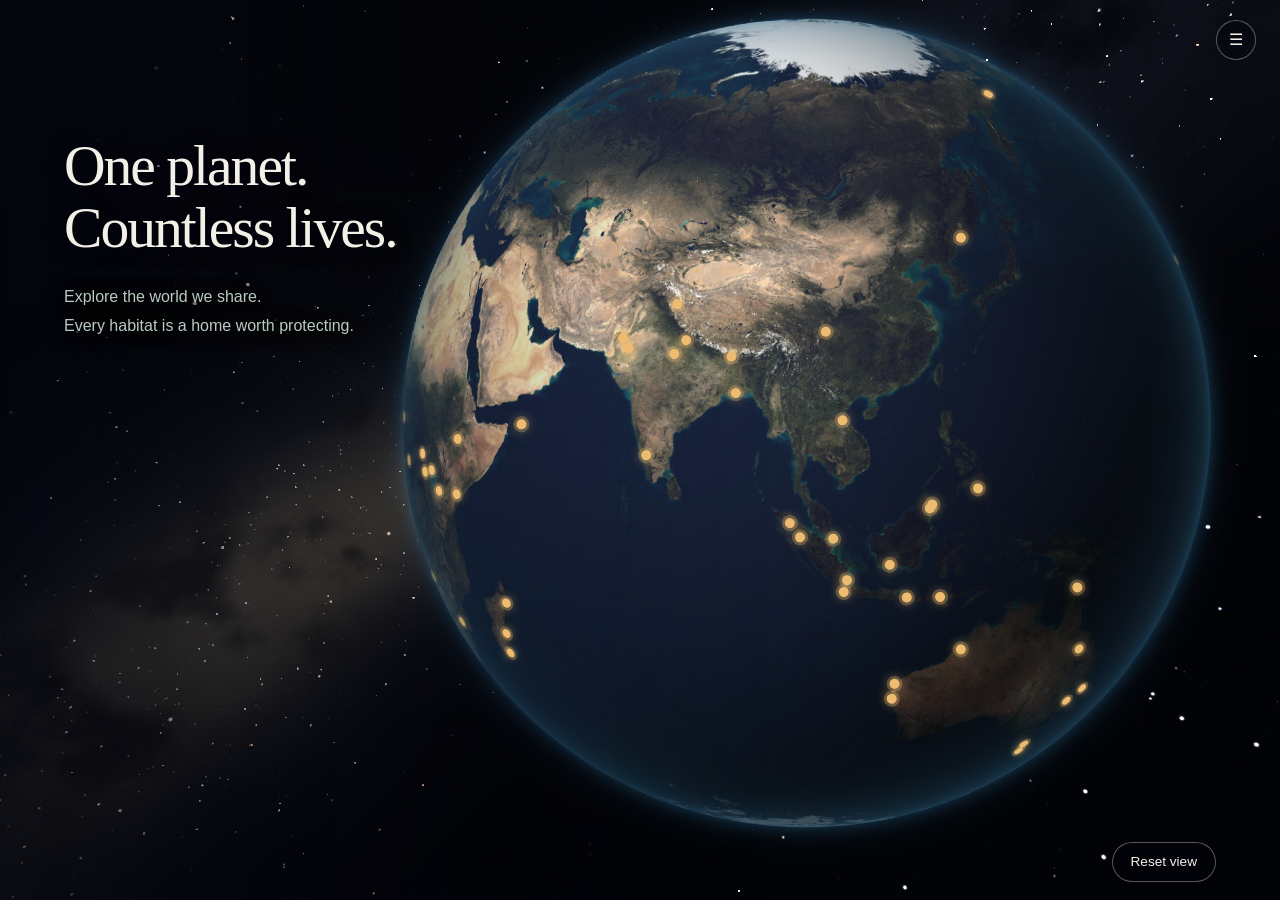
==== index.html @ fda12443 "Add species detail pages, a Chinese language switch and unified IUCN badges Co-Authored-By: Claude O" ====
<!DOCTYPE html>
<html lang="en">
<head>
    <meta charset="UTF-8">
    <meta name="viewport" content="width=device-width, initial-scale=1.0">
    <meta name="description" content="Meet endangered animals, understand the threats they face, and discover practical ways to protect the wild.">
    <title>Vanishing Wild</title>
    <link rel="stylesheet" href="style.css?v=20261109">
    <link rel="stylesheet" href="earth.css?v=20261109e">
    <link rel="icon" href="favicon-32.png" sizes="32x32">
    <link rel="apple-touch-icon" href="apple-touch-icon.png">
</head>
<body class="home">
    <div class="earth-viewport">
        <canvas id="earth-canvas" tabindex="0" role="img" aria-label="Interactive Earth. Drag or use arrow keys to rotate. Scroll or press plus and minus to zoom. Press Home to reset."></canvas>
        <div class="earth-message" id="earth-message" role="status">Loading our planet…</div>
    </div>
    <header id="site-header"></header>

    <main class="home-page">
        <section class="earth-hero" aria-labelledby="home-title">
            <div class="earth-heading">
                <h1 id="home-title">One planet.<br>Countless lives.</h1>
                <p>Explore the world we share.<br>Every habitat is a home worth protecting.</p>            </div>
            <div class="earth-bottom">
                <div class="earth-controls" role="group" aria-label="Earth controls">
                    <button type="button" id="earth-reset">Reset view</button>
                </div>
            </div>
            <noscript><p class="earth-noscript">Enable JavaScript to explore the interactive Earth.</p></noscript>
        </section>
    </main>

    <script src="i18n-zh.js?v=20261108"></script>
    <script src="animal-detail-zh.js?v=20261108"></script>
    <script src="i18n.js?v=20261109"></script>
    <script src="nav.js?v=20261109b"></script>
    <script src="earth.js?v=20261105"></script>
    <script src="earth-markers.js?v=20261109"></script>
    <script src="pollution-scenes.js?v=20261105"></script>
    <script src="pollution-renderer.js?v=20261105"></script>
    <script src="earth-dive.js?v=20261109"></script>
    <script src="habitat-flight.js?v=20261109c"></script>
    <script src="animal-images.js?v=20261105"></script>
    <script src="animal-data.js?v=20261109"></script>
    <script src="animal-detail.js?v=20261109b"></script>
    <script src="animal-list.js?v=20261108"></script>
    <script src="about-view.js?v=20261105"></script>
</body>
</html>
---- style.css ----
:root {
    --bg: #f2f0e7;
    --bg-strong: #e2e4d8;
    --surface: #fbfaf5;
    --surface-alt: #e8ede1;
    --primary: #315f45;
    --primary-deep: #183a2e;
    --primary-soft: #bdd0b9;
    --accent: #d59a3a;
    --accent-soft: #f3e2bc;
    --danger: #a8432e;
    /* IUCN status colours, shared by the field-guide page and every badge on the home page. */
    --status-cr: var(--danger);
    --status-en: #b67627;
    --status-vu: #677446;
    --text: #1e2d25;
    --muted: #5d6b62;
    --line: #cbd0c4;
    --shadow: 0 24px 60px rgba(25, 49, 38, 0.18);
    --radius: 14px;
}

* {
    box-sizing: border-box;
}

html {
    scroll-behavior: smooth;
}

body {
    display: flex;
    flex-direction: column;
    min-height: 100vh;
    margin: 0;
    font-family: "Segoe UI", "Helvetica Neue", Arial, sans-serif;
    line-height: 1.7;
    color: var(--text);
    background: var(--bg);
    overflow-x: hidden;
}

a {
    color: var(--primary);
    transition: color 0.2s ease, opacity 0.2s ease;
}

a:hover,
a:focus-visible {
    color: var(--primary-deep);
}

header,
body > footer {
    color: white;
    background: var(--primary-deep);
    box-shadow: var(--shadow);
}

header {
    padding: 1rem 2rem;
}

body > footer {
    display: flex;
    gap: 1rem 2rem;
    align-items: center;
    justify-content: space-between;
    padding: 1.1rem 2rem;
}

nav {
    display: flex;
    gap: 1rem;
    align-items: center;
    max-width: 1200px;
    margin: 0 auto;
}

nav a {
    color: white;
    text-decoration: none;
}

nav .logo {
    display: inline-flex;
    gap: 0.7rem;
    align-items: center;
    font-size: 1.2rem;
    font-weight: 800;
    letter-spacing: 0.02em;
    white-space: nowrap;
}

nav .logo svg {
    flex: 0 0 auto;
    color: #d7b56f;
}

nav .links {
    display: flex;
    gap: 1.5rem;
    padding: 0;
    margin: 0 auto;
    list-style: none;
}

nav .links a {
    position: relative;
    font-weight: 600;
    opacity: 0.9;
}

nav .links a::after {
    content: "";
    position: absolute;
    left: 0;
    bottom: -0.35rem;
    width: 100%;
    height: 2px;
    background: var(--accent);
    transform: scaleX(0);
    transform-origin: left;
    transition: transform 0.2s ease;
}

nav .links a:hover::after,
nav .links a:focus-visible::after {
    transform: scaleX(1);
}

.nav-toggle {
    display: none;
}

header.has-toggle .nav-toggle {
    display: inline-flex;
    align-items: center;
    justify-content: center;
    width: 40px;
    height: 40px;
    margin-left: 0.5rem;
    padding: 0;
    color: #f2f0e7;
    font: inherit;
    line-height: 1;
    background: rgba(3, 7, 17, 0.35);
    border: 1px solid rgba(242, 240, 231, 0.35);
    border-radius: 50%;
    cursor: pointer;
    backdrop-filter: blur(6px);
}

.nav-toggle:hover,
.nav-toggle:focus-visible {
    background: rgba(3, 7, 17, 0.6);
}

/* The panel wrapper is layout-neutral on the horizontal bar. */
.nav-panel {
    display: contents;
}

header:not(.is-collapsed) .nav-toggle {
    order: 1;
}

header.is-collapsed nav {
    justify-content: flex-end;
}

header.is-collapsed .nav-panel {
    display: none;
}

nav a:hover,
nav a:focus-visible {
    color: #fff7e8;
}

main {
    flex: 1;
    width: 100%;
    min-width: 0;
    max-width: 1120px;
    padding: 1.4rem 2rem 4rem;
    margin: 0 auto;
}

.home-page {
    padding-top: 2rem;
}

.wild-hero {
    position: relative;
    min-height: clamp(520px, 72vh, 700px);
    overflow: hidden;
    color: white;
    background: var(--primary-deep);
    border-radius: 0 0 28px 28px;
    box-shadow: var(--shadow);
    width: 100%;
    max-width: 100%;
}

.wild-hero::after {
    content: "";
    position: absolute;
    inset: 0;
    background: linear-gradient(90deg, rgba(12, 32, 24, .92) 0%, rgba(18, 42, 30, .58) 45%, rgba(18, 42, 30, .08) 76%);
}

.wild-hero img {
    position: absolute;
    inset: 0;
    width: 100%;
    height: 100%;
    margin: 0;
    object-fit: cover;
    border: 0;
    border-radius: 0;
    box-shadow: none;
}

.wild-hero__content {
    position: relative;
    z-index: 1;
    display: flex;
    flex-direction: column;
    justify-content: center;
    min-height: inherit;
    max-width: 640px;
    width: 100%;
    padding: clamp(2rem, 7vw, 5rem);
}

.eyebrow {
    margin: 0 0 1rem;
    color: #8ce1dc;
    font-size: .78rem;
    font-weight: 800;
    letter-spacing: .16em;
    text-transform: uppercase;
}

.wild-hero h1 {
    max-width: 8ch;
    margin: 0 0 1.2rem;
    color: white;
    font-family: Georgia, "Times New Roman", serif;
    font-size: clamp(3.2rem, 8vw, 5.8rem);
    line-height: .95;
    letter-spacing: -.035em;
}

.wild-hero__content > p {
    max-width: 46ch;
    margin: 0;
    color: #f2efe4;
    font-size: clamp(1.05rem, 2vw, 1.35rem);
    overflow-wrap: anywhere;
}

.primary-link {
    align-self: flex-start;
    margin-top: 2rem;
    padding: .75rem 1.1rem;
    color: var(--primary-deep);
    font-weight: 800;
    text-decoration: none;
    background: var(--accent);
    border-radius: 8px;
}

.intro-grid {
    display: grid;
    grid-template-columns: 1.1fr .9fr;
    gap: clamp(2rem, 7vw, 6rem);
    align-items: start;
    padding: clamp(3.5rem, 8vw, 7rem) 0;
}

.intro-grid h2 {
    margin-top: 0;
}

.field-notes {
    margin: 0;
    border-top: 1px solid var(--line);
}

.field-notes div {
    display: grid;
    grid-template-columns: 7rem 1fr;
    gap: 1rem;
    align-items: baseline;
    padding: 1.15rem 0;
    border-bottom: 1px solid var(--line);
}

.field-notes dt {
    color: var(--primary);
    font-family: Georgia, "Times New Roman", serif;
    font-size: 1.5rem;
    font-weight: 850;
}

.field-notes dd {
    margin: 0;
    color: var(--muted);
}

.pathways {
    padding: 0 0 3rem;
}

.pathways__grid {
    display: grid;
    grid-template-columns: repeat(3, 1fr);
    border-top: 1px solid var(--line);
}

.pathways__grid a {
    display: flex;
    flex-direction: column;
    gap: .5rem;
    min-height: 180px;
    padding: 1.5rem;
    text-decoration: none;
    border-bottom: 1px solid var(--line);
    border-right: 1px solid var(--line);
}

.pathways__grid a:last-child {
    border-right: 0;
}

.pathways__grid strong {
    font-size: 1.15rem;
}

.pathways__grid span {
    color: var(--muted);
}

.pathways__grid a::after {
    content: "→";
    margin-top: auto;
    color: var(--accent);
    font-size: 1.5rem;
}

.lead {
    max-width: 62ch;
    color: var(--muted);
    font-size: 1.2rem;
}

.page-intro {
    max-width: 900px;
    padding: clamp(2.5rem, 7vw, 5.5rem) 0 3rem;
    border-bottom: 1px solid var(--line);
}

.page-intro h1 {
    max-width: 12ch;
    margin-bottom: 1rem;
    font-size: clamp(3rem, 7vw, 5.5rem);
}

.page-intro p {
    max-width: 54ch;
    margin: 0;
    color: var(--muted);
    font-size: 1.2rem;
}

.section-heading {
    display: flex;
    gap: 2rem;
    align-items: end;
    justify-content: space-between;
    margin: 3.5rem 0 1.5rem;
}

#habitats {
    position: relative;
    isolation: isolate;
}

.habitat-content {
    position: relative;
    z-index: 1;
}

.ocean-scene {
    position: sticky;
    top: 0;
    z-index: 0;
    width: 100vw;
    height: 100vh;
    margin-bottom: -100vh;
    margin-left: calc(50% - 50vw);
    overflow: hidden;
    pointer-events: none;
    background: #092c3d;
    opacity: 0;
    visibility: hidden;
    transition: opacity 520ms cubic-bezier(0.16, 1, 0.3, 1), visibility 0s linear 520ms;
}

.ocean-scene canvas {
    display: block;
    width: 100%;
    height: 100%;
}

.ocean-scene__readout {
    position: absolute;
    right: clamp(1.2rem, 4vw, 3rem);
    bottom: 1.35rem;
    display: flex;
    gap: 1rem;
    align-items: center;
    color: rgba(236, 249, 246, .88);
    font-size: .7rem;
    font-weight: 750;
    letter-spacing: .13em;
    text-transform: uppercase;
    text-shadow: 0 2px 12px rgba(0, 24, 36, .72);
}

.ocean-scene__readout span + span {
    padding-left: 1rem;
    border-left: 1px solid rgba(226, 247, 243, .38);
    font-variant-numeric: tabular-nums;
}

#habitats.is-ocean {
    padding-bottom: 14vh;
}

#habitats.is-ocean .ocean-scene {
    opacity: 1;
    visibility: visible;
    transition: opacity 620ms cubic-bezier(0.16, 1, 0.3, 1), visibility 0s;
}

#habitats.is-ocean .section-heading {
    padding: 1.25rem 1.4rem;
    background: rgba(242, 240, 231, .92);
    border-radius: var(--radius);
    box-shadow: 0 18px 46px rgba(0, 35, 50, .18);
    -webkit-backdrop-filter: blur(10px) saturate(112%);
    backdrop-filter: blur(10px) saturate(112%);
}

#habitats.is-ocean .animal-list {
    border-color: rgba(218, 231, 226, .56);
    background: rgba(198, 218, 212, .52);
    box-shadow: 0 28px 80px rgba(0, 28, 44, .24);
}

#habitats.is-ocean .animal-profile {
    background: rgba(251, 250, 245, .91);
    -webkit-backdrop-filter: blur(12px) saturate(110%);
    backdrop-filter: blur(12px) saturate(110%);
}

#habitats.is-ocean .filter-status {
    display: inline-block;
    padding: .35rem .7rem;
    color: #effbf8;
    background: rgba(5, 45, 61, .62);
    border-radius: 6px;
    text-shadow: 0 1px 7px rgba(0, 20, 32, .7);
    -webkit-backdrop-filter: blur(8px);
    backdrop-filter: blur(8px);
}

.ocean-scene--fallback .ocean-scene {
    background:
        radial-gradient(circle at 68% 16%, rgba(255, 218, 145, .58), transparent 16%),
        linear-gradient(180deg, #73b8d2 0%, #d4b67f 36%, #1a6576 39%, #06324a 100%);
}

.section-heading h2,
.section-heading p { margin: 0; }
.section-heading p { color: var(--muted); }

.filters { display: flex; flex-wrap: wrap; gap: .55rem; }
.filter {
    padding: .55rem .9rem;
    color: var(--primary-deep);
    font: inherit;
    font-weight: 700;
    cursor: pointer;
    background: transparent;
    border: 1px solid var(--primary-soft);
    border-radius: 999px;
}
.filter:hover,
.filter.is-active { color: white; background: var(--primary); border-color: var(--primary); }
.filter:focus-visible { outline: 3px solid var(--accent); outline-offset: 3px; }

.animal-list {
    display: grid;
    grid-template-columns: repeat(2, minmax(0, 1fr));
    gap: 1px;
    overflow: hidden;
    background: var(--line);
    border: 1px solid var(--line);
    border-radius: 18px;
}
.animal-profile {
    position: relative;
    display: grid;
    grid-template-columns: minmax(9.5rem, .72fr) minmax(0, 1.28fr);
    gap: 1.5rem;
    align-items: start;
    min-height: 520px;
    padding: 1.7rem;
    overflow: hidden;
    background: var(--surface);
}
.animal-profile__image {
    position: relative;
    z-index: 1;
    grid-column: 1 / -1;
    width: calc(100% + 3.4rem);
    aspect-ratio: 16 / 9;
    margin: -1.7rem -1.7rem 0;
    overflow: hidden;
    background: var(--surface-alt);
}
.animal-profile__image img {
    width: 100%;
    height: 100%;
    margin: 0;
    object-fit: cover;
    border: 0;
    border-radius: 0;
    box-shadow: none;
}
.animal-profile__image.is-unavailable {
    display: grid;
    place-items: center;
    color: var(--muted);
    font-size: .82rem;
    font-weight: 700;
    letter-spacing: .08em;
    text-transform: uppercase;
}
.animal-profile::after {
    content: "";
    position: absolute;
    right: -3rem;
    bottom: -4rem;
    width: 10rem;
    height: 10rem;
    background: radial-gradient(circle, rgba(189, 208, 185, .32) 0 33%, transparent 34% 100%);
    border: 1px solid rgba(49, 95, 69, .12);
    border-radius: 50%;
}
.animal-profile__identity,
.animal-profile__body { position: relative; z-index: 1; }
.animal-profile__identity { display: flex; flex-direction: column; align-items: flex-start; }
.animal-profile__body { display: grid; gap: .75rem; padding-top: 2.35rem; }
.specimen-number {
    display: block;
    margin-bottom: 1rem;
    color: var(--primary);
    font-size: .72rem;
    font-weight: 800;
    letter-spacing: .12em;
    text-transform: uppercase;
}
.scientific-name {
    margin-top: .4rem !important;
    font-family: Georgia, "Times New Roman", serif;
    font-size: .9rem;
    font-style: italic;
}
.animal-profile__feature {
    color: var(--text) !important;
    font-size: 1.03rem;
    line-height: 1.55;
}
.animal-profile[hidden] { display: none; }
.animal-profile h3 { margin: .85rem 0 0; color: var(--text); font-family: Georgia, "Times New Roman", serif; font-size: 1.55rem; }
.animal-profile p { margin: 0; color: var(--muted); }
.status { align-self: start; width: fit-content; padding: .28rem .55rem; color: white !important; font-size: .75rem; font-weight: 800; line-height: 1.25; text-transform: uppercase; border-radius: 4px; }
.status--critical { background: var(--status-cr); }
.status--endangered { background: var(--status-en); }
.status--vulnerable { background: var(--status-vu); }
.filter-status { margin: .9rem 0 0; color: var(--muted); font-size: .9rem; }
.coursework-plan { max-width: 780px; padding: 4rem 0 1rem; }

main > p,
main > ul,
main > dl {
    max-width: 70ch;
}

h1,
h2,
h3 {
    color: var(--primary);
    font-weight: 800;
    line-height: 1.2;
    letter-spacing: -0.02em;
}

h1,
h2 {
    font-family: Georgia, "Times New Roman", serif;
}

h1 {
    margin: 0 0 1rem;
    font-size: clamp(2.2rem, 3vw, 3.3rem);
}

h2 {
    margin: 2.4rem 0 0.85rem;
    font-size: clamp(1.5rem, 2vw, 2.2rem);
}

img {
    display: block;
    width: 100%;
    max-width: 100%;
    height: auto;
    margin-top: 1.5rem;
    border: 1px solid var(--line);
    border-radius: var(--radius);
    box-shadow: var(--shadow);
}

.image-credit {
    margin: 0.6rem 0 0;
    color: var(--muted);
    font-size: 0.85rem;
}

footer p,
footer address {
    margin: 0;
}

body > footer a {
    color: white;
}

.project-details {
    padding: 1rem 1.2rem;
    background: rgba(255, 255, 255, 0.7);
    border: 1px solid var(--line);
    border-radius: var(--radius);
}

.project-details dt {
    margin-top: 1rem;
    font-weight: 800;
    color: var(--primary);
}

.project-details dt:first-child {
    margin-top: 0;
}

.project-details dd {
    margin: 0.35rem 0 0;
    color: var(--muted);
}

a:focus-visible {
    outline: 3px solid var(--accent);
    outline-offset: 3px;
}

::selection {
    color: white;
    background: var(--primary);
}

@media (max-width: 820px) {
    header,
    body > footer {
        padding: 1rem 1.1rem;
    }

    nav {
        flex-direction: column;
        align-items: flex-start;
    }

    nav .links {
        display: grid;
        grid-template-columns: repeat(2, minmax(0, 1fr));
        gap: 0.75rem 1rem;
        width: 100%;
        margin: 0;
    }

    body > footer {
        flex-direction: column;
        align-items: flex-start;
    }

    main {
        padding: 2rem 1.25rem 3rem;
    }

    .home-page {
        padding-top: 1.25rem;
    }

    .wild-hero {
        min-height: 570px;
        border-radius: 0 0 24px 24px;
    }

    .wild-hero::after {
        background: linear-gradient(0deg, rgba(12, 32, 24, .96) 0%, rgba(12, 32, 24, .22) 76%);
    }

    .wild-hero img {
        object-position: 67% center;
    }

    .wild-hero__content {
        justify-content: flex-end;
        width: 100%;
        min-width: 0;
        padding: 2rem 1.4rem 2.5rem;
    }

    .wild-hero__content > p {
        max-width: 100%;
        font-size: 1rem;
    }

    .intro-grid,
    .pathways__grid {
        grid-template-columns: 1fr;
    }

    .pathways__grid a {
        min-height: 145px;
        border-right: 0;
    }

    .section-heading { align-items: flex-start; flex-direction: column; }
    #habitats.is-ocean { padding-bottom: 8vh; }
    #habitats.is-ocean .section-heading { padding: 1rem; }
    .ocean-scene__readout { right: 1rem; bottom: 1rem; gap: .65rem; font-size: .62rem; }
    .ocean-scene__readout span + span { padding-left: .65rem; }
    .animal-list { grid-template-columns: 1fr; }
    .animal-profile { grid-template-columns: minmax(0, 1fr); gap: .75rem; min-height: 0; padding: 1.4rem; }
    .animal-profile__image { width: calc(100% + 2.8rem); margin: -1.4rem -1.4rem .35rem; }
    .animal-profile__body { padding-top: .25rem; }
}

@media (prefers-reduced-motion: reduce) {
    .ocean-scene {
        transition-duration: 160ms;
    }
}

/* Language menu under "Settings" on the field-guide page (the home page styles it as .habitat-menu). */
body:not(.home) nav .links li { position: relative; }
body:not(.home) .settings-menu { position: absolute; top: calc(100% + .6rem); right: 0; z-index: 20; display: none; min-width: 7rem; margin: 0; padding: .5rem .8rem; list-style: none; color: var(--text); background: var(--surface); border: 1px solid rgba(0,0,0,.15); border-radius: 10px; box-shadow: 0 10px 30px rgba(0,0,0,.18); }
body:not(.home) .settings-menu.is-open { display: grid; gap: .4rem; }
body:not(.home) .settings-menu button { padding: 0; color: inherit; font: inherit; text-align: left; background: none; border: 0; cursor: pointer; opacity: .75; }
body:not(.home) .settings-menu button:hover, body:not(.home) .settings-menu button:focus-visible { opacity: 1; }
body:not(.home) .settings-menu button[aria-pressed="true"] { color: var(--accent); font-weight: 700; opacity: 1; }

/* Language switch: page text fades out, changes language, then fades back in (i18n.js). */
html.i18n-out body > :not(.earth-viewport):not(script):not(style) { opacity: 0 !important; transition: opacity .9s ease !important; }
html.i18n-in body > :not(.earth-viewport):not(script):not(style) { transition: opacity 1.4s ease !important; }
---- earth.css ----
.home-page { max-width: none; padding: 0; }
body.home { height: 100svh; overflow: hidden; background: #030711; color: #f2f0e7; }
/* Every layer above the fixed canvas lets pointer events fall through, except real controls. */
.earth-hero { position: relative; color: #f2f0e7; height: 100svh; pointer-events: none; }
.earth-hero a, .earth-hero button { pointer-events: auto; }
.earth-bottom { pointer-events: none; }
.earth-controls, .earth-bottom p { pointer-events: auto; }
body.home header { position: fixed; top: 0; right: 0; left: 0; z-index: 20; background: transparent; box-shadow: none; pointer-events: none; }
body.home header nav { text-shadow: 0 1px 10px #020510; }
body.home header nav a, body.home header nav button { pointer-events: auto; }
.home-page { position: relative; z-index: 1; pointer-events: none; }
/* Home: a vertical menu pinned to the top-right that folds up and down under its toggle. */
body.home header { left: auto; padding: 1.25rem 1.5rem; }
body.home header nav { flex-direction: column; align-items: flex-end; gap: 1rem; margin: 0; }
body.home header.is-collapsed nav { justify-content: flex-start; }
body.home header .nav-toggle { order: 0; margin-left: 0; }
body.home .nav-panel { display: flex; flex-direction: column; align-items: flex-end; gap: .9rem; max-height: 760px; padding: .25rem .25rem .5rem; overflow: hidden; opacity: 1; transition: max-height .35s ease, opacity .25s ease, visibility 0s; }
body.home .nav-panel .links { display: flex; flex-direction: column; align-items: flex-end; gap: .9rem; width: auto; margin: 0; }
body.home .nav-panel .links li { display: flex; flex-direction: column; align-items: flex-end; }
body.home header.is-collapsed .nav-panel { display: flex; max-height: 0; opacity: 0; visibility: hidden; transition: max-height .4s cubic-bezier(.4,0,.2,1), opacity .3s ease .1s, visibility 0s .4s; }
.earth-heading { text-shadow: 0 2px 18px #020510; position: absolute; z-index: 1; top: 15%; left: max(5%, calc((100vw - 1200px) / 2)); width: 32%; pointer-events: none; }
/* The heading fades out while the menu is open or while the user explores the globe. */
.earth-heading { transition: opacity .9s ease, visibility 0s; }
body.home.is-exploring .earth-heading,
body.home:has(#site-header.has-toggle:not(.is-collapsed)) .earth-heading { opacity: 0; visibility: hidden; transition: opacity .9s ease, visibility 0s .9s; }
.earth-heading h1 { color: #f2f0e7; font-family: Georgia, serif; font-size: clamp(2.8rem, 4.5vw, 5rem); font-weight: 400; line-height: 1.08; letter-spacing: -.035em; margin: 0 0 1.5rem; }
.earth-heading p { color: #b9cabe; font-size: 1rem; line-height: 1.8; }
.earth-hero::after { content: ""; position: absolute; inset: 0; pointer-events: none; background: linear-gradient(90deg, rgba(2,5,14,.72), rgba(2,5,14,.25) 32%, transparent 60%); }
.earth-viewport { position: fixed; inset: 0; z-index: 0; background: #030711; }
#earth-canvas { display: block; width: 100%; height: 100%; cursor: grab; touch-action: none; }
#earth-canvas:focus, #earth-canvas:focus-visible { outline: none; }
#earth-canvas.is-dragging { cursor: grabbing; }
.earth-hero :focus-visible { outline: 2px solid #edbc70; outline-offset: -4px; }
.earth-message { position: absolute; top: 48%; left: 15%; right: 15%; text-align: center; color: #edbc70; pointer-events: none; }
.earth-message[hidden] { display: none; }
.earth-bottom { z-index: 1; text-shadow: 0 2px 8px #020510; position: absolute; bottom: 0; left: 5%; right: 5%; min-height: 76px; display: flex; align-items: center; justify-content: flex-end; gap: 16px; }
.earth-bottom p { color: #bdcec3; font-size: .85rem; }
.earth-bottom p span { padding: 0 10px; }
.earth-controls { display: flex; align-items: center; gap: 8px; }
/* Same glass treatment as the menu toggle. */
.earth-controls button { border: 1px solid rgba(242,240,231,.35); border-radius: 999px; background: rgba(3,7,17,.35); color: #f2f0e7; min-width: 44px; min-height: 40px; padding: 6px 18px; font: inherit; cursor: pointer; backdrop-filter: blur(6px); }
.earth-controls button:hover, .earth-controls button:focus-visible { background: rgba(3,7,17,.6); }
.earth-controls button:disabled { opacity: .35; cursor: default; }
.earth-controls output { min-width: 52px; text-align: center; font-size: .85rem; font-variant-numeric: tabular-nums; }
#earth-reset { margin-left: 12px; font-size: .85rem; }
.earth-noscript { position: absolute; bottom: 100px; left: 5%; }
@media (max-width: 760px) {
    .earth-heading { text-shadow: 0 2px 18px #020510; top: 120px; left: 7%; width: 86%; }
    .earth-heading h1 { font-size: clamp(2.5rem, 8vw, 3.5rem); margin-bottom: 12px; }
    .earth-heading p { margin: 0; font-size: .9rem; }
    .earth-link { margin-top: 12px; font-size: .9rem; }
    .earth-hero::after { background: linear-gradient(180deg, rgba(2,5,14,.65), transparent 48%, rgba(2,5,14,.4)); }
    .earth-bottom { flex-direction: column; justify-content: center; gap: 4px; padding: 12px 0; }
    .earth-bottom p { margin: 0 0 6px; font-size: .75rem; }
}

@media (max-width: 760px) {
    .earth-controls { flex-wrap: wrap; justify-content: center; gap: 6px; max-width: 100%; }
    #earth-reset { margin-left: 0; }
    .earth-controls button { padding: 6px 9px; }
}

/* Animal markers: staggered fade-in when shown, hidden while on the far side of the globe. */
.earth-markers { position: fixed; inset: 0; z-index: 2; pointer-events: none; }
.earth-marker { position: absolute; top: 0; left: 0; width: 26px; height: 26px; margin: -13px 0 0 -13px; padding: 0; background: none; border: 0; cursor: pointer; opacity: 0; visibility: hidden; transition: opacity 1.2s ease, visibility 0s 1.2s; }
.earth-markers.is-on .earth-marker { opacity: 1; visibility: visible; pointer-events: auto; transition: opacity .8s ease var(--delay), visibility 0s var(--delay); }
.earth-marker span { display: block; width: 10px; height: 10px; margin: 8px; border-radius: 50%; background: #edbc70; box-shadow: 0 0 0 3px rgba(237,188,112,.28), 0 0 12px rgba(237,188,112,.8); transform: scale(.2); transition: transform .8s cubic-bezier(.2,.9,.3,1.3) var(--delay), opacity .25s ease; }
.earth-markers.is-on .earth-marker span { transform: scale(1); }
.earth-marker:hover span, .earth-marker:focus-visible span { transform: scale(1.5); transition-delay: 0s; }
.earth-marker:focus-visible { outline: none; }
.earth-markers .earth-marker.is-behind { pointer-events: none; }
.earth-marker.is-behind span { opacity: 0; }
.earth-card { position: fixed; top: 0; left: 0; display: flex; gap: 12px; align-items: center; width: 300px; padding: 10px; color: #f2f0e7; background: rgba(3,7,17,.62); border: 1px solid rgba(242,240,231,.25); border-radius: 14px; backdrop-filter: blur(10px); box-shadow: 0 12px 40px rgba(0,0,0,.45); opacity: 0; visibility: hidden; transform: translateY(6px); transition: opacity .45s ease, transform .45s ease, visibility 0s .45s; pointer-events: none; }
.earth-card.is-visible { opacity: 1; visibility: visible; transform: none; transition: opacity .45s ease, transform .45s ease, visibility 0s; }
.earth-card img { flex: 0 0 96px; width: 96px; height: 96px; object-fit: cover; border-radius: 10px; }
.earth-card div { display: grid; gap: 4px; min-width: 0; }
.earth-card strong { font-family: Georgia, serif; font-size: 1.15rem; font-weight: 400; line-height: 1.2; }
.earth-card__place { color: #c3d2c8; font-size: .82rem; line-height: 1.4; }
/* The status itself is drawn by the shared .iucn badge (see "Species cards" below). */
.earth-card__status { justify-self: start; max-width: 100%; font-size: .66rem; white-space: nowrap; }
.earth-card__status:empty, .earth-card__latin:empty, .earth-card__feature:empty { display: none; }
.earth-card__latin { color: #b9cabe; font-size: .78rem; }
.earth-card__feature { color: #e6e3d8; font-size: .8rem; line-height: 1.45; }
.earth-card__coords { color: #edbc70; font-size: .75rem; font-variant-numeric: tabular-nums; }
body.home header nav a.is-active::after { transform: scaleX(1); }

/* Selecting a marker: the others dim, the chosen one pulses, and the profile panel slides in on the right. */
.earth-markers.has-selection .earth-marker:not(.is-selected) span { opacity: .22; box-shadow: none; }
.earth-markers.has-selection .earth-marker:not(.is-selected):hover span { opacity: .7; }
.earth-markers .earth-marker.is-behind span,
.earth-markers.has-selection .earth-marker.is-behind span { opacity: 0; }
.earth-markers .earth-marker.is-selected span { transform: scale(1.6); background: #fff1d9; transition-delay: 0s; }
.earth-marker.is-selected::after { content: ""; position: absolute; inset: 0; border: 2px solid #edbc70; border-radius: 50%; animation: marker-pulse 1.8s ease-out infinite; pointer-events: none; }
@keyframes marker-pulse { from { transform: scale(.6); opacity: 1; } to { transform: scale(2.4); opacity: 0; } }
.earth-marker.is-behind::after { display: none; }
.earth-marker span { filter: opacity(var(--edge, 1)); }

.animal-panel { position: fixed; z-index: 3; top: 50%; right: clamp(16px, 4vw, 64px); width: min(400px, calc(100vw - 32px)); max-height: calc(100svh - 200px); overflow: auto; color: #f2f0e7; background: rgba(3,7,17,.62); border: 1px solid rgba(242,240,231,.22); border-radius: 18px; backdrop-filter: blur(14px); box-shadow: 0 20px 60px rgba(0,0,0,.5); scrollbar-color: rgba(242,240,231,.28) transparent; opacity: 0; visibility: hidden; transform: translate(40px, -50%); transition: opacity .6s ease, transform .8s cubic-bezier(.2,.8,.2,1), visibility 0s .8s; scrollbar-width: thin; }
.animal-panel.is-open { opacity: 1; visibility: visible; transform: translate(0, -50%); transition: opacity .6s ease .2s, transform .8s cubic-bezier(.2,.8,.2,1) .2s, visibility 0s; }
.animal-panel__close { position: absolute; top: 12px; right: 12px; z-index: 1; width: 36px; height: 36px; padding: 0; color: #f2f0e7; font: inherit; line-height: 1; background: rgba(3,7,17,.45); border: 1px solid rgba(242,240,231,.35); border-radius: 50%; cursor: pointer; backdrop-filter: blur(6px); }
.animal-panel__close:hover, .animal-panel__close:focus-visible { background: rgba(3,7,17,.75); }
.animal-panel__image { display: block; width: 100%; aspect-ratio: 16 / 10; object-fit: cover; border-radius: 18px 18px 0 0; }
.animal-panel__body { padding: 18px 22px 22px; }
.animal-panel__meta { display: flex; flex-wrap: wrap; gap: 8px; align-items: center; margin: 0 0 10px; font-size: .75rem; }
.animal-panel__meta span:empty { display: none; }
.animal-panel__habitat { color: #c3d2c8; letter-spacing: .08em; text-transform: uppercase; }
.animal-panel h2 { margin: 0; color: #f2f0e7; font-family: Georgia, serif; font-size: 1.9rem; font-weight: 400; line-height: 1.15; }
.animal-panel__scientific { margin: 4px 0 0; color: #b9cabe; font-style: italic; font-size: .9rem; }
.animal-panel__scientific:empty { display: none; }
.animal-panel__facts p { margin: 12px 0 0; color: #d8e2da; font-size: .9rem; line-height: 1.6; }
.animal-panel__facts strong { color: #edbc70; font-weight: 600; }
.animal-panel__location { display: grid; gap: 2px; margin: 16px 0 0; padding-top: 14px; border-top: 1px solid rgba(242,240,231,.18); font-size: .82rem; color: #c3d2c8; }
.animal-panel__coords { color: #edbc70; font-variant-numeric: tabular-nums; }
@media (max-width: 760px) {
    .animal-panel { top: auto; right: 16px; bottom: 16px; left: 16px; width: auto; max-height: 52svh; transform: translateY(40px); }
    .animal-panel.is-open { transform: none; }
    .animal-panel__image { aspect-ratio: 16 / 9; }
}

/* Habitat filter: markers outside the chosen habitat fade away. */
.earth-markers.is-on .earth-marker.is-filtered { opacity: 0; visibility: hidden; pointer-events: none; transition: opacity .6s ease, visibility 0s .6s; }

/* Habitat submenu, unfolding beneath "Habitats" in the home menu. */
body.home .habitat-menu { display: grid; justify-items: end; gap: .45rem; max-height: 0; margin: 0; padding: 0 .9rem 0 0; overflow: hidden; list-style: none; border-right: 1px solid rgba(242,240,231,.25); opacity: 0; transition: max-height .4s ease, opacity .3s ease, margin .4s ease; }
body.home .habitat-menu.is-open { max-height: 320px; margin: .7rem 0 .2rem; opacity: 1; }
body.home .habitat-menu button { padding: 0; color: #f2f0e7; font: inherit; font-size: .92rem; text-align: right; text-shadow: 0 1px 10px #020510; background: none; border: 0; opacity: .75; cursor: pointer; pointer-events: auto; transition: opacity .2s ease, color .2s ease; }
body.home .habitat-menu button:hover, body.home .habitat-menu button:focus-visible { opacity: 1; }
body.home .habitat-menu button[aria-pressed="true"] { color: #edbc70; opacity: 1; }
body.home .habitat-menu button[aria-pressed="true"]::before { content: "● "; font-size: .6em; vertical-align: middle; }

/* Cinematic habitat dive (earth-dive.js): a fixed full-screen canvas over the destination scene,
   with a transparent scroller on top whose scroll position drives the camera. */
.earth-dive { position: fixed; inset: 0; z-index: 15; overflow: hidden; background: transparent; opacity: 0; transition: opacity .35s ease; }
.earth-dive[hidden] { display: none; }
.earth-dive.is-visible { opacity: 1; }
.earth-dive.is-leaving { opacity: 0; transition-duration: .38s; }
.earth-dive__scene { position: absolute; inset: 0; background: #0b1a14; visibility: hidden; }
.earth-dive__scene.is-on { visibility: visible; }
.earth-dive__canvas { position: absolute; inset: 0; width: 100%; height: 100%; display: block; }
.earth-dive__scroller { position: absolute; inset: 0; overflow-y: auto; overflow-x: hidden; overscroll-behavior: contain; -webkit-overflow-scrolling: touch; scrollbar-width: none; outline: none; }
.earth-dive__scroller::-webkit-scrollbar { display: none; }
.earth-dive__scroller.is-locked { overflow: hidden; }   /* the automatic flight ignores the wheel and touch */
.earth-dive__track { pointer-events: none; }
/* HUD: a quiet progress rail on the right, the scroll hint, loading status and credits. */
.earth-dive__hud { position: absolute; inset: 0; pointer-events: none; transition: opacity .5s ease; }
.earth-dive__hud.is-hidden, .earth-dive__credit.is-hidden, .earth-dive__status.is-hidden { opacity: 0; }
.earth-dive__rail { position: absolute; top: 50%; right: clamp(14px, 2.2vw, 30px); display: grid; gap: 22px; margin: 0; padding: 0; list-style: none; transform: translateY(-50%); }
.earth-dive__rail::before { content: ""; position: absolute; top: 4px; bottom: 4px; right: 3px; width: 1px; background: rgba(242,240,231,.22); }
.earth-dive__rail::after { content: ""; position: absolute; top: 4px; right: 3px; width: 1px; height: calc((100% - 8px) * var(--dive-progress, 0)); background: #edbc70; }
.earth-dive__rail li { position: relative; display: flex; align-items: center; justify-content: flex-end; gap: 12px; padding-right: 18px; color: rgba(242,240,231,.45); font-size: .68rem; font-weight: 700; letter-spacing: .16em; text-transform: uppercase; text-shadow: 0 1px 8px rgba(2,5,16,.9); transition: color .4s ease; }
.earth-dive__rail li::after { content: ""; position: absolute; right: 0; width: 7px; height: 7px; border-radius: 50%; background: #030711; border: 1px solid rgba(242,240,231,.4); }
.earth-dive__rail li.is-past { color: rgba(242,240,231,.62); }
.earth-dive__rail li.is-past::after { background: #edbc70; border-color: #edbc70; }
.earth-dive__rail li.is-active { color: #f2f0e7; }
/* The stage names are not shown: the rail is just the dots and the progress line. */
.earth-dive__rail li span { display: none; }
.earth-dive__rail li.is-active::after { background: #edbc70; border-color: #edbc70; box-shadow: 0 0 0 4px rgba(237,188,112,.18); }
.earth-dive__hint { position: absolute; left: 50%; bottom: clamp(26px, 7vh, 64px); margin: 0; color: #f2f0e7; font-size: .85rem; letter-spacing: .08em; text-align: center; text-shadow: 0 1px 10px #020510; transform: translateX(-50%); transition: opacity .6s ease; }
.earth-dive__hint::after { content: ""; display: block; width: 1px; height: 34px; margin: 12px auto 0; background: linear-gradient(#f2f0e7, transparent); animation: dive-hint 2.2s ease-in-out infinite; }
.earth-dive__hint.is-hidden { opacity: 0; }
@keyframes dive-hint { 0% { transform: scaleY(.2); transform-origin: top; opacity: 0; } 40% { transform: scaleY(1); opacity: 1; } 100% { transform: scaleY(1) translateY(14px); opacity: 0; } }
.earth-dive__status { position: absolute; left: clamp(16px, 3vw, 40px); bottom: 18px; margin: 0; color: #c3d2c8; font-size: .72rem; letter-spacing: .04em; text-shadow: 0 1px 8px #020510; pointer-events: none; transition: opacity .5s ease; }
.earth-dive__credit { position: absolute; right: clamp(12px, 2vw, 24px); bottom: 10px; max-width: min(560px, 60vw); margin: 0; color: rgba(242,240,231,.55); font-size: .62rem; line-height: 1.4; text-align: right; text-shadow: 0 1px 6px #020510; pointer-events: none; transition: opacity .5s ease; }
.earth-dive__back { position: absolute; top: 1.25rem; left: 1.5rem; z-index: 2; min-height: 40px; padding: 6px 18px; color: #f2f0e7; font: inherit; font-size: .88rem; background: rgba(3,7,17,.35); border: 1px solid rgba(242,240,231,.35); border-radius: 999px; cursor: pointer; backdrop-filter: blur(6px); }
.earth-dive__back { transition: opacity .4s ease, visibility 0s; }
.earth-dive__back.is-hidden { opacity: 0; visibility: hidden; transition: opacity .4s ease, visibility 0s .4s; }
.earth-dive__back:hover, .earth-dive__back:focus-visible { background: rgba(3,7,17,.65); outline: 2px solid #edbc70; outline-offset: 2px; }
body.is-diving .earth-heading, body.is-diving .earth-markers, body.is-diving .animal-panel, body.is-diving .earth-bottom { visibility: hidden; }

/* The destination photograph under the canvas; the canvas dissolves away to reveal it. */
.habitat-view { position: absolute; inset: 0; overflow: hidden; }
.habitat-view__look { position: absolute; inset: -6%; }
.habitat-view__drift { position: absolute; inset: 0; }
.habitat-view__image { position: absolute; inset: 0; background: center / cover no-repeat; will-change: transform; }
.habitat-view__loss { position: absolute; inset: 0; width: 100%; height: 100%; display: none; }
.habitat-view__loss.is-on { display: block; }
.habitat-loss__actions { display: flex; flex-wrap: wrap; gap: 8px; margin-top: 12px; }
.habitat-loss__actions button { min-height: 44px; padding: 8px 14px; background: #183a2e; color: #f2f0e7; border: 1px solid #7b9383; border-radius: 4px; cursor: pointer; font: inherit; font-size: .8rem; }
.habitat-loss__actions button:hover { background: #315f45; }
.habitat-loss__actions button:focus-visible { outline: 3px solid #edbc70; outline-offset: 3px; }
.habitat-loss__actions button:disabled { opacity: .5; cursor: wait; }
.habitat-loss__context, .habitat-loss__status { color: #c7d4cc; font-size: .75rem; line-height: 1.5; margin: 10px 0 0; max-width: 65ch; }
.habitat-loss__status:empty { display: none; }
.habitat-loss__range { min-height: 36px; }
.habitat-view::after { content: ""; position: absolute; inset: 0; pointer-events: none; background: radial-gradient(ellipse at 50% 55%, transparent 60%, rgba(0,0,0,.28)); }

/* The chapter that follows the landing, scrolling up over the destination. */
.dive-chapter { position: relative; display: grid; gap: 28px; padding: 0 clamp(16px, 5vw, 72px) clamp(48px, 12vh, 120px); color: #f2f0e7; }
.dive-chapter__intro, .dive-chapter__animals { max-width: 460px; padding: 22px 26px; background: rgba(3,7,17,.6); border: 1px solid rgba(242,240,231,.22); border-radius: 18px; backdrop-filter: blur(12px); box-shadow: 0 20px 60px rgba(0,0,0,.4); }
.dive-chapter__animals { max-width: 760px; }
.dive-chapter__animals[hidden] { display: none; }
.dive-chapter__animals h3 { margin: 0 0 14px; color: #f2f0e7; font-family: Georgia, serif; font-size: 1.35rem; font-weight: 400; }
.dive-chapter__animals ul { display: grid; grid-template-columns: repeat(auto-fill, minmax(200px, 1fr)); gap: 12px; margin: 0; padding: 0; list-style: none; }
.dive-animal { display: flex; gap: 12px; align-items: center; padding: 8px; background: rgba(242,240,231,.06); border-radius: 12px; }
.dive-animal img { flex: 0 0 64px; width: 64px; height: 64px; margin: 0; object-fit: cover; border: 0; border-radius: 9px; box-shadow: none; }
.dive-animal div { display: grid; gap: 2px; min-width: 0; }
.dive-animal strong { font-family: Georgia, serif; font-size: 1rem; font-weight: 400; }
.dive-animal span { color: #c3d2c8; font-size: .75rem; line-height: 1.35; }
.dive-chapter__actions { display: flex; flex-wrap: wrap; gap: 12px 18px; align-items: center; margin-top: 16px; }
.dive-chapter__animals p { margin: 14px 0 0; }
.habitat-caption__label { margin: 0 0 6px; color: #edbc70; font-size: .75rem; font-weight: 700; letter-spacing: .14em; text-transform: uppercase; }
.habitat-caption__title { margin: 0; color: #f2f0e7; font-family: Georgia, serif; font-size: 1.8rem; font-weight: 400; line-height: 1.15; }
.habitat-caption__place { margin: 10px 0 0; color: #d8e2da; font-size: .92rem; line-height: 1.55; }
.habitat-caption__note { margin: 12px 0 0; color: #9fb2a6; font-size: .72rem; line-height: 1.45; }
/* Human-impact controls: docked in the bottom-right corner of the destination photo (above the
   imagery credit), in the same glass as the chapter cards. They fade away before the chapter rises. */
.habitat-loss { position: absolute; right: clamp(16px, 3vw, 40px); bottom: clamp(52px, 8vh, 76px); z-index: 2; width: min(360px, calc(100vw - 32px)); max-height: calc(100% - 140px); overflow-y: auto; padding: 16px 20px 18px; color: #f2f0e7; background: rgba(3,7,17,.6); border: 1px solid rgba(242,240,231,.22); border-radius: 18px; backdrop-filter: blur(12px); box-shadow: 0 20px 60px rgba(0,0,0,.4); scrollbar-width: thin; transition: opacity .4s ease, transform .4s ease, visibility 0s; }
.habitat-loss > :first-child { margin-top: 0; }
.habitat-loss.is-away { opacity: 0; visibility: hidden; transform: translateY(16px); pointer-events: none; transition: opacity .4s ease, transform .4s ease, visibility 0s .4s; }
.habitat-loss[hidden] { display: none; }
/* On arrival the flight-progress rail has done its job; it gives the docked controls the corner. */
.earth-dive__rail { transition: opacity .4s ease; }
.earth-dive:has(.habitat-loss:not([hidden]):not(.is-away)) .earth-dive__rail { opacity: 0; }
.habitat-loss__label { display: flex; justify-content: space-between; gap: 12px; color: #9fb2a6; font-size: .72rem; font-weight: 700; letter-spacing: .14em; text-transform: uppercase; }
.habitat-loss__stage { color: #edbc70; letter-spacing: .08em; }
.habitat-loss__range { width: 100%; margin: 10px 0 0; accent-color: #edbc70; cursor: pointer; }
.habitat-loss__note { min-height: 2.9em; margin: 6px 0 0; color: #d8e2da; font-size: .85rem; line-height: 1.45; }
.habitat-caption__back { padding: 8px 18px; color: #f2f0e7; font: inherit; font-size: .9rem; background: rgba(3,7,17,.35); border: 1px solid rgba(242,240,231,.35); border-radius: 999px; cursor: pointer; backdrop-filter: blur(6px); }
.habitat-caption__back:hover, .habitat-caption__back:focus-visible { background: rgba(3,7,17,.6); }
@media (max-width: 760px) {
    .earth-dive__rail { gap: 16px; }
    .earth-dive__credit { max-width: 70vw; font-size: .56rem; }
    .dive-chapter__intro, .dive-chapter__animals { padding: 18px; }
    .habitat-loss { right: 16px; left: 16px; bottom: 44px; width: auto; padding: 14px 16px 16px; }
}
@media (prefers-reduced-motion: reduce) {
    .habitat-loss, .habitat-loss.is-away { transform: none; }
}

/* Animal list: the Earth sinks into the bottom-right quarter as a locked backdrop (the stars keep
   moving) and the field-guide cards unroll over it. */
#earth-canvas.is-locked { cursor: default; }
body.home.is-listing .earth-heading,
body.home.is-listing .earth-markers,
body.home.is-listing .earth-bottom { opacity: 0; visibility: hidden; pointer-events: none; transition: opacity .6s ease, visibility 0s .6s; }
body.home.is-listing .earth-markers .earth-marker { pointer-events: none; }
.animal-list-view { position: fixed; inset: 0; z-index: 12; overflow-y: auto; overscroll-behavior: contain; padding: 96px clamp(16px, 5vw, 72px) 64px; color: #f2f0e7; background: linear-gradient(100deg, rgba(2,5,14,.78), rgba(2,5,14,.45) 55%, rgba(2,5,14,0) 85%); opacity: 0; transition: opacity .6s ease; scrollbar-width: thin; scrollbar-color: rgba(242,240,231,.28) transparent; }
.animal-list-view[hidden] { display: none; }
.animal-list-view.is-open { opacity: 1; }
.animal-list-view__head { display: flex; flex-wrap: wrap; gap: 16px 32px; align-items: flex-end; justify-content: space-between; max-width: min(1120px, 72vw); margin: 0 0 28px; opacity: 0; transform: translateY(16px); transition: opacity .9s ease .4s, transform .9s ease .4s; }
.animal-list-view.is-open .animal-list-view__head { opacity: 1; transform: none; }
.animal-list-view h2 { margin: 0; color: #f2f0e7; font-family: Georgia, serif; font-size: clamp(2rem, 3.4vw, 3.2rem); font-weight: 400; letter-spacing: -.02em; text-shadow: 0 2px 18px #020510; }
.animal-list-view__count { margin: 8px 0 0; color: #b9cabe; font-size: .95rem; }
.animal-list-view__close { min-height: 40px; padding: 6px 18px; color: #f2f0e7; font: inherit; background: rgba(3,7,17,.35); border: 1px solid rgba(242,240,231,.35); border-radius: 999px; cursor: pointer; backdrop-filter: blur(6px); }
.animal-list-view__close:hover, .animal-list-view__close:focus-visible { background: rgba(3,7,17,.7); outline: 2px solid #edbc70; outline-offset: 2px; }
.animal-list-view__grid { display: grid; grid-template-columns: repeat(auto-fill, minmax(280px, 1fr)); gap: 20px; max-width: min(1120px, 72vw); }
.list-card { overflow: hidden; background: rgba(5,10,22,.84); border: 1px solid rgba(242,240,231,.2); border-radius: 16px; box-shadow: 0 18px 50px rgba(0,0,0,.4); opacity: 0; transform: translateY(28px) scale(.98); transition: opacity 1s ease, transform 1s cubic-bezier(.2,.8,.2,1); }
.list-card.is-shown { opacity: 1; transform: none; }
.list-card__image { margin: 0; aspect-ratio: 16 / 10; background: rgba(242,240,231,.06); }
.list-card__image img { display: block; width: 100%; height: 100%; margin: 0; object-fit: cover; border: 0; border-radius: 0; box-shadow: none; }
.list-card__image.is-unavailable { display: grid; place-items: center; }
.list-card__image.is-unavailable::after { content: "Photo unavailable"; color: #8fa196; font-size: .8rem; }
.list-card__body { padding: 16px 18px 18px; }
.list-card__meta { display: flex; flex-wrap: wrap; gap: 8px; align-items: center; margin: 0 0 10px; color: #c3d2c8; font-size: .72rem; letter-spacing: .06em; text-transform: uppercase; }
.list-card__status { padding: 2px 9px; color: #fff; font-weight: 700; letter-spacing: .03em; border-radius: 999px; background: rgba(242,240,231,.18); }
.list-card__status.status--critical { background: var(--status-cr); }
.list-card__status.status--endangered { background: var(--status-en); }
.list-card__status.status--vulnerable { background: var(--status-vu); }
.list-card h3 { margin: 0; color: #f2f0e7; font-family: Georgia, serif; font-size: 1.4rem; font-weight: 400; line-height: 1.2; }
.list-card__latin { margin: 3px 0 0; color: #b9cabe; font-size: .85rem; font-style: italic; }
.list-card__body > p:not(.list-card__meta):not(.list-card__latin) { margin: 10px 0 0; color: #d8e2da; font-size: .86rem; line-height: 1.55; }
.list-card strong { color: #edbc70; font-weight: 600; }
.list-card a { color: #edbc70; }
/* About: the same overlay mirrored, with the Earth in the bottom-left quarter and the cards on the right. */
.animal-list-view--about { background: linear-gradient(260deg, rgba(2,5,14,.8), rgba(2,5,14,.45) 55%, rgba(2,5,14,0) 85%); }
.animal-list-view--about .animal-list-view__head,
.animal-list-view--about .animal-list-view__grid { max-width: min(1000px, 66vw); margin-left: auto; }
@media (max-width: 760px) {
    .animal-list-view { padding: 84px 16px 48px; background: linear-gradient(180deg, rgba(2,5,14,.75), rgba(2,5,14,.4) 70%, rgba(2,5,14,.15)); }
    .animal-list-view__head, .animal-list-view__grid { max-width: none; }
    .animal-list-view--about .animal-list-view__head, .animal-list-view--about .animal-list-view__grid { max-width: none; }
}
@media (prefers-reduced-motion: reduce) {
    .list-card, .animal-list-view__head { transition-duration: .01s; transform: none; }
}
/* Opening the menu over the list: give it its own solid panel so the two never blend together. */
/* The solid panel keeps its look while it folds; only its height and vertical padding close up. */
body.home.is-listing header .nav-panel,
body.home:has(.animal-panel.is-open) header .nav-panel { min-width: 220px; padding: 0 22px; background: #070d1c; border: 1px solid rgba(242,240,231,.2); border-radius: 16px; box-shadow: 0 18px 50px rgba(0,0,0,.55); transition: max-height .35s ease, padding .35s ease, opacity .25s ease, visibility 0s; }
body.home:has(.animal-panel.is-open) header.is-collapsed .nav-panel,
body.home.is-listing header.is-collapsed .nav-panel { transition: max-height .4s cubic-bezier(.4,0,.2,1), padding .4s cubic-bezier(.4,0,.2,1), opacity .3s ease .1s, visibility 0s .4s; }
body.home:has(.animal-panel.is-open) header:not(.is-collapsed) .nav-panel,
body.home.is-listing header:not(.is-collapsed) .nav-panel { padding: 18px 22px 20px; }
body.home.is-listing header nav { text-shadow: none; }
/* Shown only if a habitat is chosen before the dive's shaders have finished compiling. */
.earth-dive-preparing { position: fixed; left: 50%; bottom: clamp(24px, 6vh, 56px); z-index: 16; margin: 0; padding: 9px 18px; color: #f2f0e7; font-size: .85rem; letter-spacing: .04em; background: rgba(3,7,17,.6); border: 1px solid rgba(242,240,231,.25); border-radius: 999px; backdrop-filter: blur(8px); opacity: 0; visibility: hidden; transform: translate(-50%, 8px); transition: opacity .3s ease, transform .3s ease, visibility 0s .3s; pointer-events: none; }
.earth-dive-preparing.is-visible { opacity: 1; visibility: visible; transform: translate(-50%, 0); transition: opacity .3s ease, transform .3s ease, visibility 0s; }

/* ---- Species cards (animal-list.js) ---------------------------------------------------------- */
.species-card .list-card__image { aspect-ratio: auto; background: none; }
.species-card .list-card__frame { aspect-ratio: 16 / 10; overflow: hidden; background: rgba(242,240,231,.06); }
.species-card .list-card__frame img { display: block; width: 100%; height: 100%; object-fit: cover; }
.species-card .list-card__frame.is-unavailable { display: grid; place-items: center; }
.species-card .list-card__frame.is-unavailable::after { content: "Photo unavailable"; color: #8fa196; font-size: .8rem; }
.photo-credit { margin: 0; padding: 6px 14px; color: #93a69a; font-size: .68rem; line-height: 1.4; background: rgba(3,7,17,.5); }
.photo-credit a { color: #b9cabe; text-decoration: underline; text-decoration-color: rgba(185,202,190,.4); text-underline-offset: 2px; }
.photo-credit a:hover, .photo-credit a:focus-visible { color: #edbc70; }
.iucn { display: inline-flex; align-items: stretch; overflow: hidden; color: #fff; font-size: .72rem; font-weight: 700; letter-spacing: .03em; text-transform: none; border-radius: 999px; background: rgba(242,240,231,.18); }
.iucn b { padding: 3px 9px; font-weight: 800; letter-spacing: .06em; background: rgba(0,0,0,.28); }
.iucn span { padding: 3px 11px 3px 8px; }
.iucn--critical { background: var(--status-cr); }
.iucn--endangered { background: var(--status-en); }
.iucn--vulnerable { background: var(--status-vu); }
.species-card .card-alt { margin: 3px 0 0; color: #b9cabe; font-size: .88rem; }
.species-card .card-range { margin: 12px 0 0; color: #c3d2c8; font-size: .82rem; line-height: 1.5; }
.species-card .card-line { margin: 8px 0 0; color: #e7eee9; font-size: .92rem; line-height: 1.55; }
.card-more, .ad-back { min-height: 40px; margin-top: 14px; padding: 6px 18px; color: #1b1405; font: inherit; font-size: .88rem; font-weight: 700; background: #edbc70; border: 0; border-radius: 999px; cursor: pointer; transition: background .2s ease, transform .2s ease; }
.card-more:hover, .card-more:focus-visible { background: #f6cd8c; transform: translateX(2px); outline: 2px solid #fff1d9; outline-offset: 2px; }
.card-more::after { content: " →"; }
.ad-back { margin: 0; color: #f2f0e7; background: rgba(3,7,17,.35); border: 1px solid rgba(242,240,231,.35); backdrop-filter: blur(6px); }
.ad-back::before { content: "← "; }
.ad-back:hover, .ad-back:focus-visible { transform: none; background: rgba(3,7,17,.7); outline: 2px solid #edbc70; outline-offset: 2px; }
.animal-panel__more { margin: 14px 0 0; }

/* ---- Species detail page (animal-detail.js) -------------------------------------------------- */
.animal-detail { position: fixed; inset: 0; z-index: 14; overflow-y: auto; overscroll-behavior: contain; padding: 88px clamp(16px, 5vw, 72px) 72px; color: #f2f0e7; background: linear-gradient(100deg, rgba(2,5,14,.98), rgba(2,5,14,.93) 62%, rgba(2,5,14,.25) 92%); backdrop-filter: blur(5px); opacity: 0; transition: opacity .45s ease; scrollbar-width: thin; scrollbar-color: rgba(242,240,231,.28) transparent; }
.animal-detail[hidden] { display: none; }
.animal-detail.is-open { opacity: 1; }
.animal-detail__inner { max-width: min(880px, 100%); }
.ad-top { margin-bottom: 20px; }
.ad-hero { display: grid; grid-template-columns: minmax(0, 1.05fr) minmax(0, 1fr); gap: 28px; align-items: start; margin-bottom: 32px; }
.ad-kicker { margin: 0 0 8px; color: #b9cabe; font-size: .74rem; letter-spacing: .08em; text-transform: uppercase; }
.ad-hero h2 { margin: 0; color: #f2f0e7; font-family: Georgia, "Songti SC", serif; font-size: clamp(2rem, 4.4vw, 3.4rem); font-weight: 400; line-height: 1.1; letter-spacing: -.01em; text-shadow: 0 2px 18px #020510; }
.ad-alt { margin: 6px 0 0; color: #d8e2da; font-size: 1.1rem; }
.ad-latin { margin: 2px 0 0; color: #b9cabe; font-style: italic; }
.ad-badges { margin: 16px 0 0; }
.ad-badges .iucn { font-size: .85rem; }
.ad-intro { margin: 16px 0 0; color: #e7eee9; font-size: 1.08rem; line-height: 1.7; }
.ad-photo { margin: 0; overflow: hidden; background: rgba(5,10,22,.84); border: 1px solid rgba(242,240,231,.2); border-radius: 16px; box-shadow: 0 18px 50px rgba(0,0,0,.4); }
.ad-photo img { display: block; width: 100%; aspect-ratio: 4 / 3; margin: 0; object-fit: cover; border: 0; border-radius: 0; box-shadow: none; }
.ad-photo.is-unavailable { min-height: 160px; }
.ad-body { display: grid; gap: 18px; }
.ad-section { padding: 20px 22px 22px; background: rgba(5,10,22,.78); border: 1px solid rgba(242,240,231,.16); border-radius: 16px; backdrop-filter: blur(8px); }
.ad-section h3 { margin: 0 0 14px; color: #edbc70; font-family: Georgia, "Songti SC", serif; font-size: 1.25rem; font-weight: 400; }
.ad-section p { margin: 0; line-height: 1.7; }
.ad-facts { display: grid; gap: 0; margin: 0; }
.ad-facts__row { display: grid; grid-template-columns: 9.5rem minmax(0, 1fr); gap: 4px 16px; padding: 10px 0; border-top: 1px solid rgba(242,240,231,.12); }
.ad-facts__row:first-child { border-top: 0; padding-top: 0; }
.ad-facts dt { color: #b9cabe; font-size: .88rem; }
.ad-facts dd { margin: 0; color: #f2f0e7; line-height: 1.65; }
.ad-nodata { color: #8fa196; font-style: italic; }
.ad-note { margin-top: 14px !important; color: #93a69a; font-size: .8rem; line-height: 1.6 !important; }
.ad-note a, .ad-sources a { color: #edbc70; }
.ad-scale { display: flex; gap: 4px; margin: 0 0 16px; padding: 0; list-style: none; }
.ad-scale li { flex: 1; padding: 6px 0; color: #8fa196; font-size: .74rem; font-weight: 700; text-align: center; letter-spacing: .05em; background: rgba(242,240,231,.07); border-radius: 6px; }
.ad-scale li.is-current { color: #1b1405; background: #edbc70; box-shadow: 0 0 0 2px rgba(237,188,112,.35); }
.ad-tags { display: flex; flex-wrap: wrap; gap: 8px; margin: 0; padding: 0; list-style: none; }
.ad-tags li { padding: 2px 12px; color: #d8e2da; font-size: .82rem; background: rgba(242,240,231,.1); border-radius: 999px; }
.ad-map { margin: 18px 0 0; }
.ad-map__canvas { position: relative; aspect-ratio: 2 / 1; overflow: hidden; background: #0a1a2c url("images/earth/surface.jpg") center / 100% 100% no-repeat; border: 1px solid rgba(242,240,231,.18); border-radius: 12px; }
.ad-map__dot { position: absolute; width: 12px; height: 12px; margin: -6px 0 0 -6px; background: #edbc70; border: 2px solid #fff1d9; border-radius: 50%; box-shadow: 0 0 0 5px rgba(237,188,112,.3), 0 0 14px rgba(237,188,112,.9); }
.ad-map figcaption { display: grid; gap: 2px; margin-top: 8px; color: #b9cabe; font-size: .8rem; line-height: 1.5; }
.ad-map figcaption strong { color: #f2f0e7; font-weight: 600; }
.ad-lead { color: #f2f0e7; font-size: 1.02rem; }
.ad-list { display: grid; gap: 10px; margin: 0; padding: 0 0 0 1.2rem; line-height: 1.65; }
.ad-lead + .ad-list { margin-top: 12px; }
.ad-fun { padding: 14px 16px; background: rgba(237,188,112,.09); border-left: 3px solid #edbc70; border-radius: 4px 12px 12px 4px; }
.ad-fun small { display: block; margin-top: 8px; color: #93a69a; }
@media (max-width: 760px) {
    .animal-detail { padding-top: 76px; background: rgba(2,5,14,.9); }
    .ad-hero { grid-template-columns: 1fr; }
    .ad-facts__row { grid-template-columns: 1fr; }
}
@media (prefers-reduced-motion: reduce) { .animal-detail, .card-more { transition-duration: .01s; } }
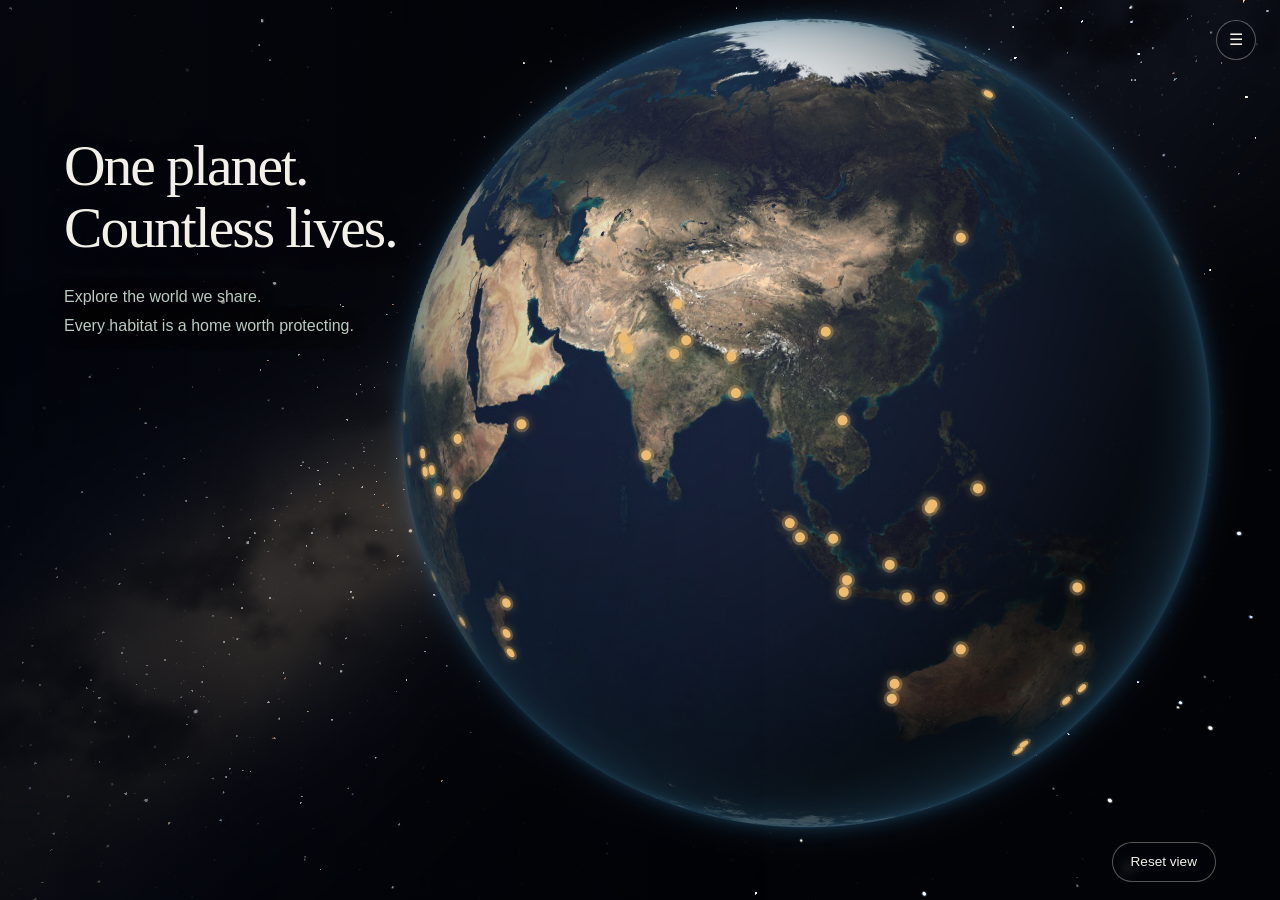
==== commit 31a41b57: "Speed up the animal list with card thumbnails and a lighter backdrop Co-Authored-By: Claude Opus 5.5" ====
--- a/index.html
+++ b/index.html
@@ -35,7 +35,7 @@
     <script src="animal-detail-zh.js?v=20261108"></script>
     <script src="i18n.js?v=20261109"></script>
     <script src="nav.js?v=20261109b"></script>
-    <script src="earth.js?v=20261105"></script>
+    <script src="earth.js?v=20261109"></script>
     <script src="earth-markers.js?v=20261109"></script>
     <script src="pollution-scenes.js?v=20261105"></script>
     <script src="pollution-renderer.js?v=20261105"></script>
@@ -44,7 +44,7 @@
     <script src="animal-images.js?v=20261105"></script>
     <script src="animal-data.js?v=20261109"></script>
     <script src="animal-detail.js?v=20261109b"></script>
-    <script src="animal-list.js?v=20261108"></script>
+    <script src="animal-list.js?v=20261109"></script>
     <script src="about-view.js?v=20261105"></script>
 </body>
 </html>
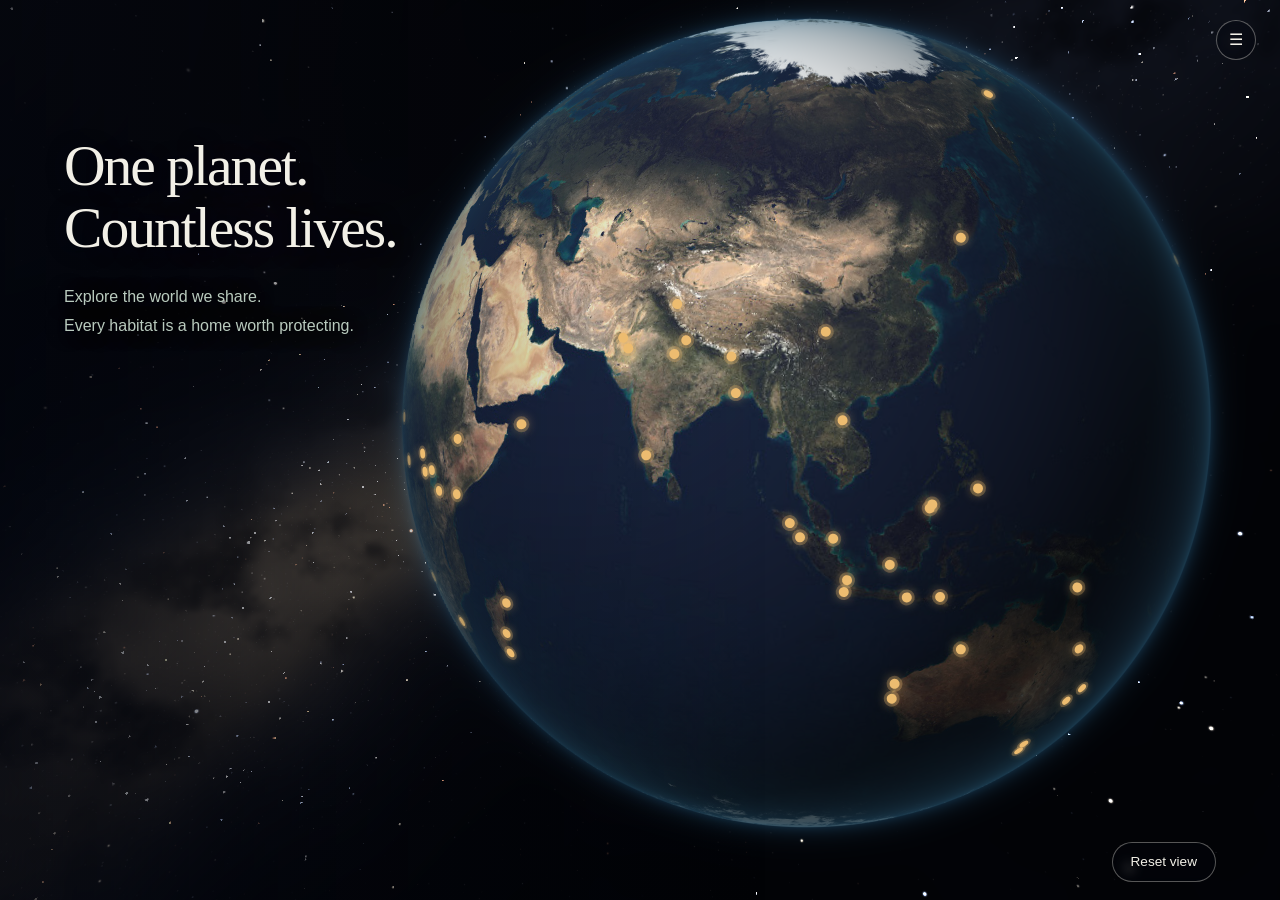
==== commit 43f40a39: "Serve every animal photo from the site instead of Wikimedia Wikimedia image hosts are unreachable fr" ====
--- a/index.html
+++ b/index.html
@@ -41,7 +41,7 @@
     <script src="pollution-renderer.js?v=20261105"></script>
     <script src="earth-dive.js?v=20261109"></script>
     <script src="habitat-flight.js?v=20261109c"></script>
-    <script src="animal-images.js?v=20261105"></script>
+    <script src="animal-images.js?v=20261109"></script>
     <script src="animal-data.js?v=20261109"></script>
     <script src="animal-detail.js?v=20261109b"></script>
     <script src="animal-list.js?v=20261109"></script>
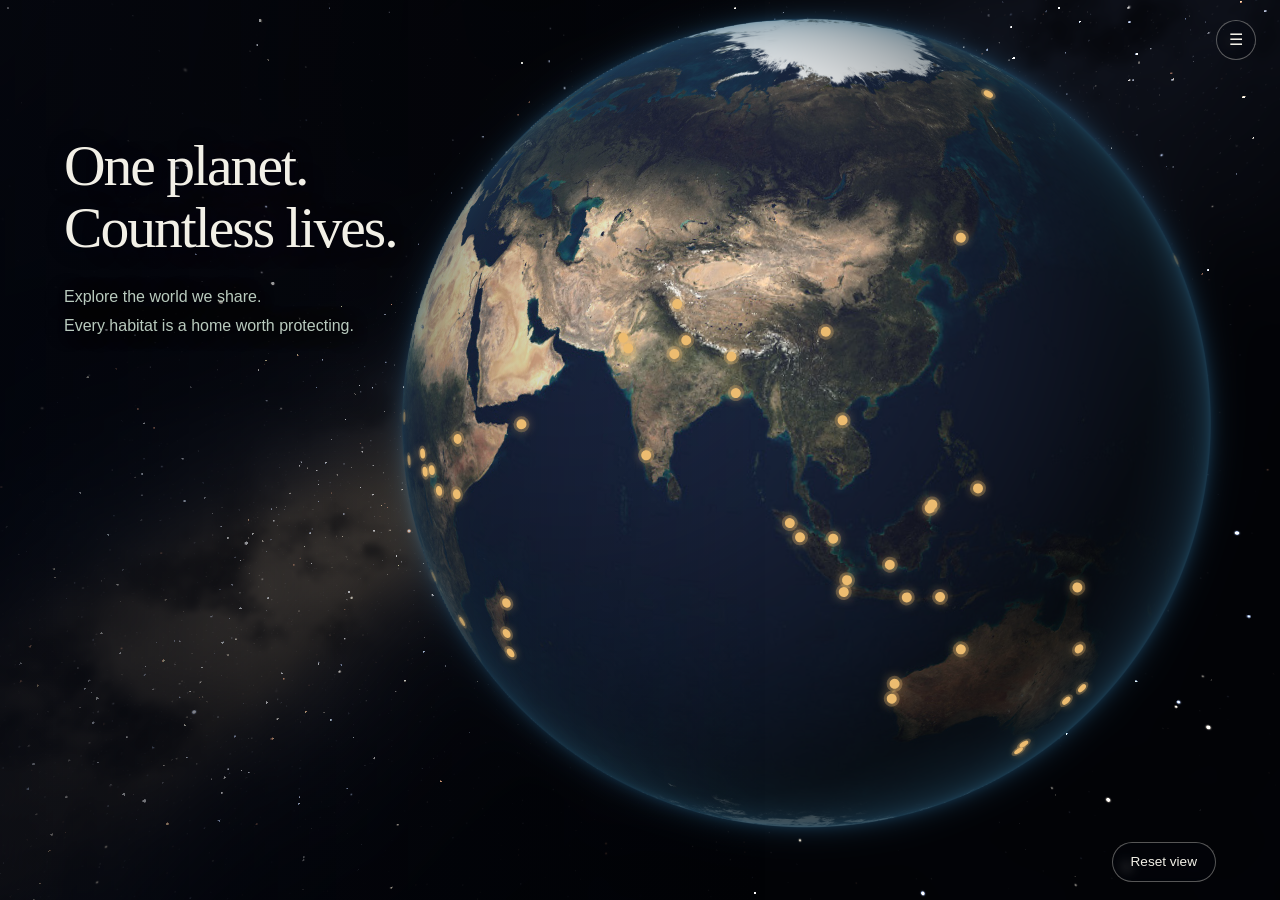
==== commit 540361be: "Stop redrawing the globe while it sits behind the animal list Co-Authored-By: Claude Opus 5.5 <norep" ====
--- a/index.html
+++ b/index.html
@@ -35,7 +35,7 @@
     <script src="animal-detail-zh.js?v=20261108"></script>
     <script src="i18n.js?v=20261109"></script>
     <script src="nav.js?v=20261109b"></script>
-    <script src="earth.js?v=20261109"></script>
+    <script src="earth.js?v=20261110"></script>
     <script src="earth-markers.js?v=20261109"></script>
     <script src="pollution-scenes.js?v=20261105"></script>
     <script src="pollution-renderer.js?v=20261105"></script>
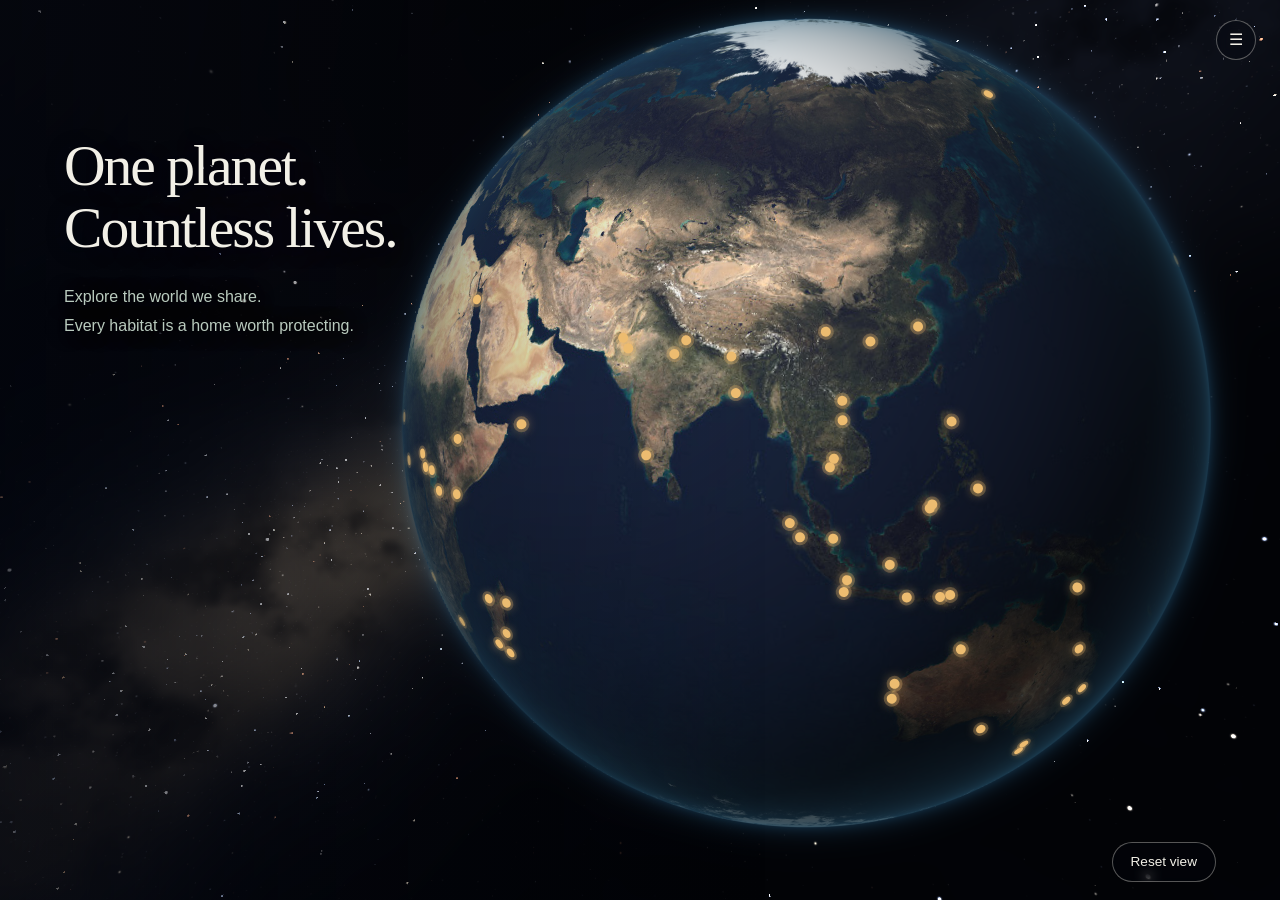
==== commit 2311bafc: "Place all 100 species on the globe and translate the new places Co-Authored-By: Claude Opus 5.5 <nor" ====
--- a/index.html
+++ b/index.html
@@ -31,7 +31,7 @@
         </section>
     </main>
 
-    <script src="i18n-zh.js?v=20261108"></script>
+    <script src="i18n-zh.js?v=20261110"></script>
     <script src="animal-detail-zh.js?v=20261108"></script>
     <script src="i18n.js?v=20261109"></script>
     <script src="nav.js?v=20261109b"></script>
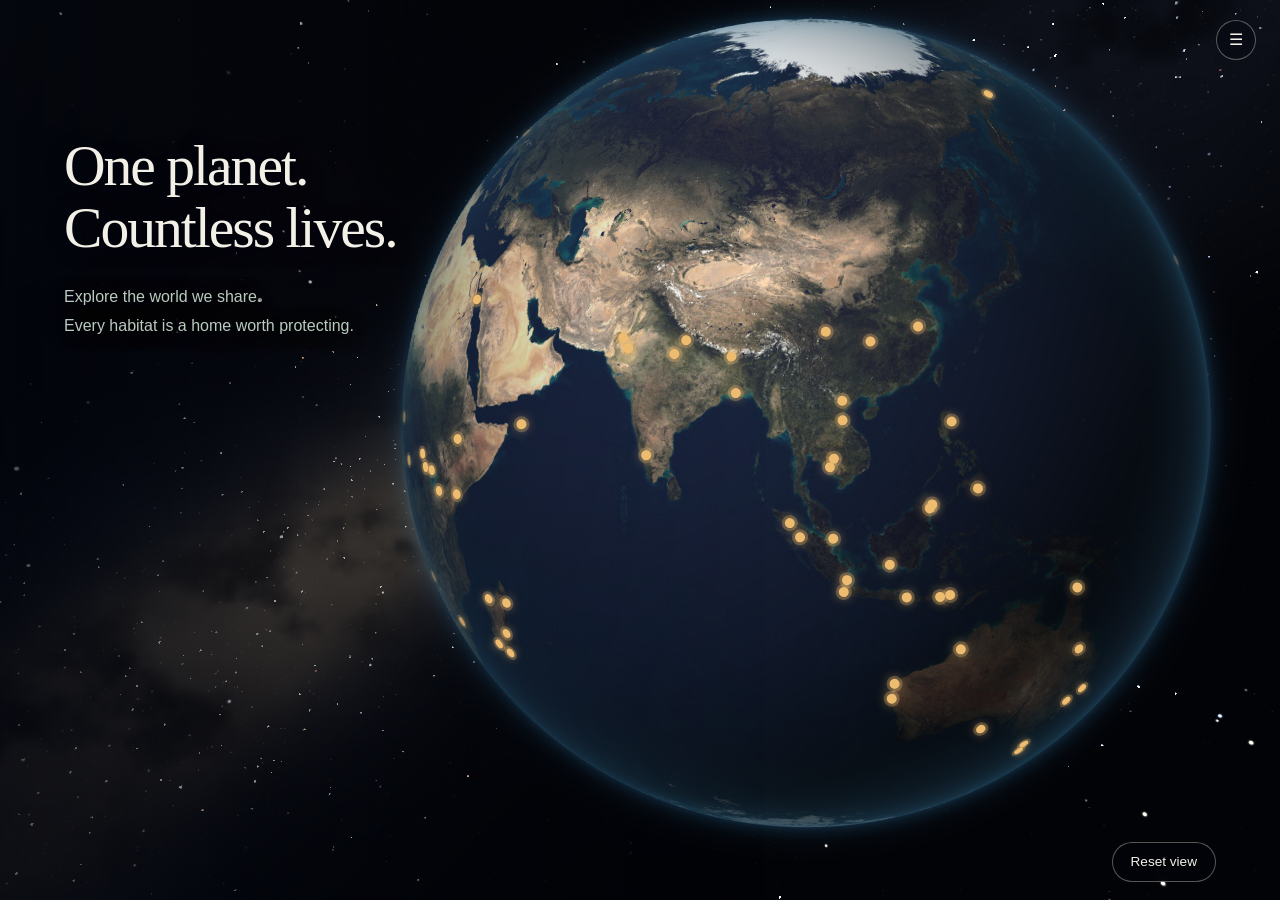
==== commit c709e7bf: "Drop coordinates from the globe hover card and profile panel Co-Authored-By: Claude Opus 5.5 <norepl" ====
--- a/index.html
+++ b/index.html
@@ -6,7 +6,7 @@
     <meta name="description" content="Meet endangered animals, understand the threats they face, and discover practical ways to protect the wild.">
     <title>Vanishing Wild</title>
     <link rel="stylesheet" href="style.css?v=20261109">
-    <link rel="stylesheet" href="earth.css?v=20261109e">
+    <link rel="stylesheet" href="earth.css?v=20261110">
     <link rel="icon" href="favicon-32.png" sizes="32x32">
     <link rel="apple-touch-icon" href="apple-touch-icon.png">
 </head>
@@ -36,7 +36,7 @@
     <script src="i18n.js?v=20261109"></script>
     <script src="nav.js?v=20261109b"></script>
     <script src="earth.js?v=20261110"></script>
-    <script src="earth-markers.js?v=20261109"></script>
+    <script src="earth-markers.js?v=20261110"></script>
     <script src="pollution-scenes.js?v=20261105"></script>
     <script src="pollution-renderer.js?v=20261105"></script>
     <script src="earth-dive.js?v=20261109"></script>
--- a/earth.css
+++ b/earth.css
@@ -81,7 +81,6 @@
 .earth-card__status:empty, .earth-card__latin:empty, .earth-card__feature:empty { display: none; }
 .earth-card__latin { color: #b9cabe; font-size: .78rem; }
 .earth-card__feature { color: #e6e3d8; font-size: .8rem; line-height: 1.45; }
-.earth-card__coords { color: #edbc70; font-size: .75rem; font-variant-numeric: tabular-nums; }
 body.home header nav a.is-active::after { transform: scaleX(1); }
 
 /* Selecting a marker: the others dim, the chosen one pulses, and the profile panel slides in on the right. */
@@ -110,7 +109,6 @@
 .animal-panel__facts p { margin: 12px 0 0; color: #d8e2da; font-size: .9rem; line-height: 1.6; }
 .animal-panel__facts strong { color: #edbc70; font-weight: 600; }
 .animal-panel__location { display: grid; gap: 2px; margin: 16px 0 0; padding-top: 14px; border-top: 1px solid rgba(242,240,231,.18); font-size: .82rem; color: #c3d2c8; }
-.animal-panel__coords { color: #edbc70; font-variant-numeric: tabular-nums; }
 @media (max-width: 760px) {
     .animal-panel { top: auto; right: 16px; bottom: 16px; left: 16px; width: auto; max-height: 52svh; transform: translateY(40px); }
     .animal-panel.is-open { transform: none; }
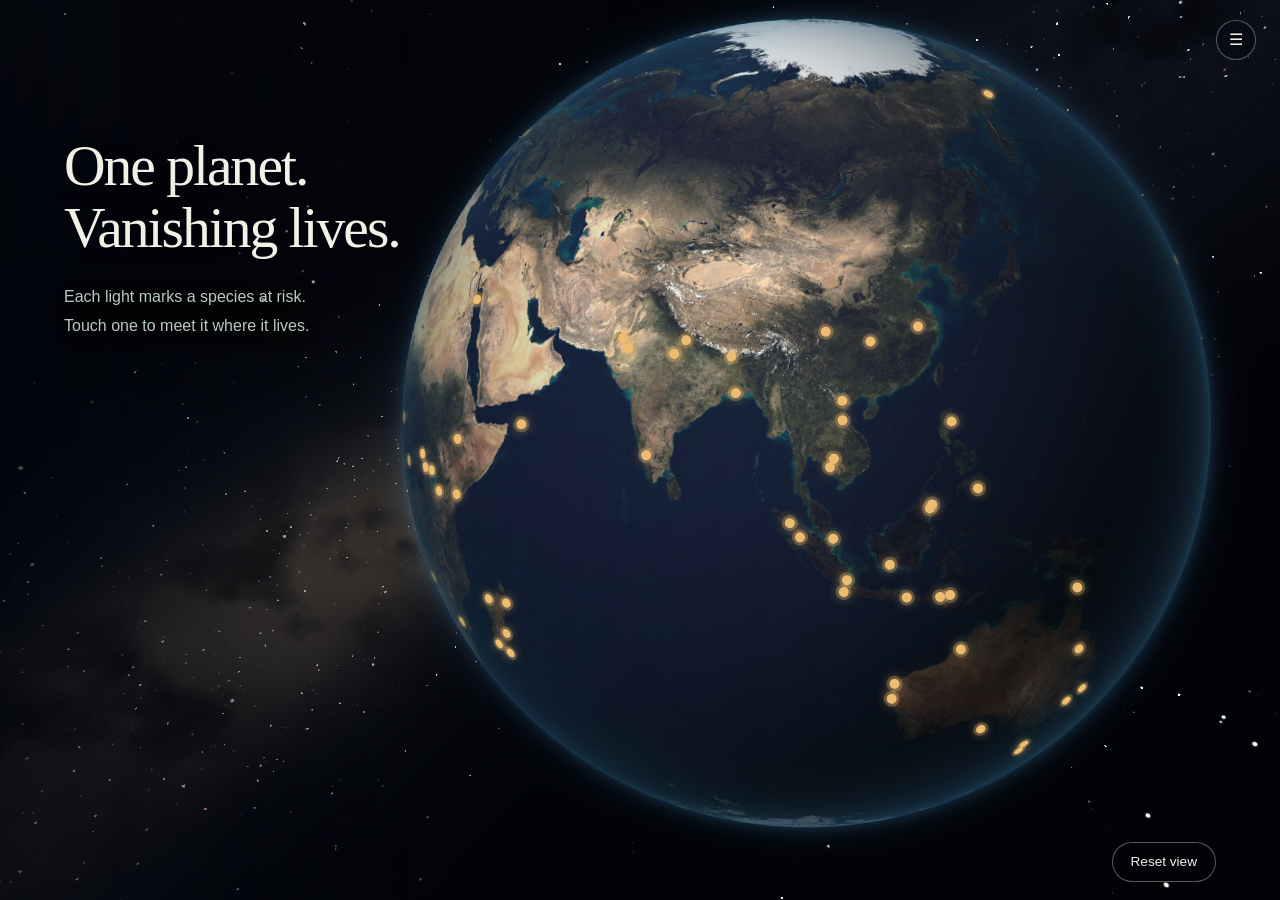
==== commit 57df6454: "Open in English, calmer menu hover and a new home headline - Pages always load in English; Chinese o" ====
--- a/index.html
+++ b/index.html
@@ -1,7 +1,9 @@
 <!DOCTYPE html>
-<html lang="en">
+<html lang="en" translate="no">
 <head>
     <meta charset="UTF-8">
+    <!-- The site has its own Chinese version (Settings); keep browsers from auto-translating the English. -->
+    <meta name="google" content="notranslate">
     <meta name="viewport" content="width=device-width, initial-scale=1.0">
     <meta name="description" content="Meet endangered animals, understand the threats they face, and discover practical ways to protect the wild.">
     <title>Vanishing Wild</title>
@@ -20,8 +22,8 @@
     <main class="home-page">
         <section class="earth-hero" aria-labelledby="home-title">
             <div class="earth-heading">
-                <h1 id="home-title">One planet.<br>Countless lives.</h1>
-                <p>Explore the world we share.<br>Every habitat is a home worth protecting.</p>            </div>
+                <h1 id="home-title">One planet.<br>Vanishing lives.</h1>
+                <p>Each light marks a species at risk.<br>Touch one to meet it where it lives.</p>            </div>
             <div class="earth-bottom">
                 <div class="earth-controls" role="group" aria-label="Earth controls">
                     <button type="button" id="earth-reset">Reset view</button>
@@ -31,10 +33,10 @@
         </section>
     </main>
 
-    <script src="i18n-zh.js?v=20261110"></script>
+    <script src="i18n-zh.js?v=20261110b"></script>
     <script src="animal-detail-zh.js?v=20261108"></script>
-    <script src="i18n.js?v=20261109"></script>
-    <script src="nav.js?v=20261109b"></script>
+    <script src="i18n.js?v=20261110c"></script>
+    <script src="nav.js?v=20261110"></script>
     <script src="earth.js?v=20261110"></script>
     <script src="earth-markers.js?v=20261110"></script>
     <script src="pollution-scenes.js?v=20261105"></script>
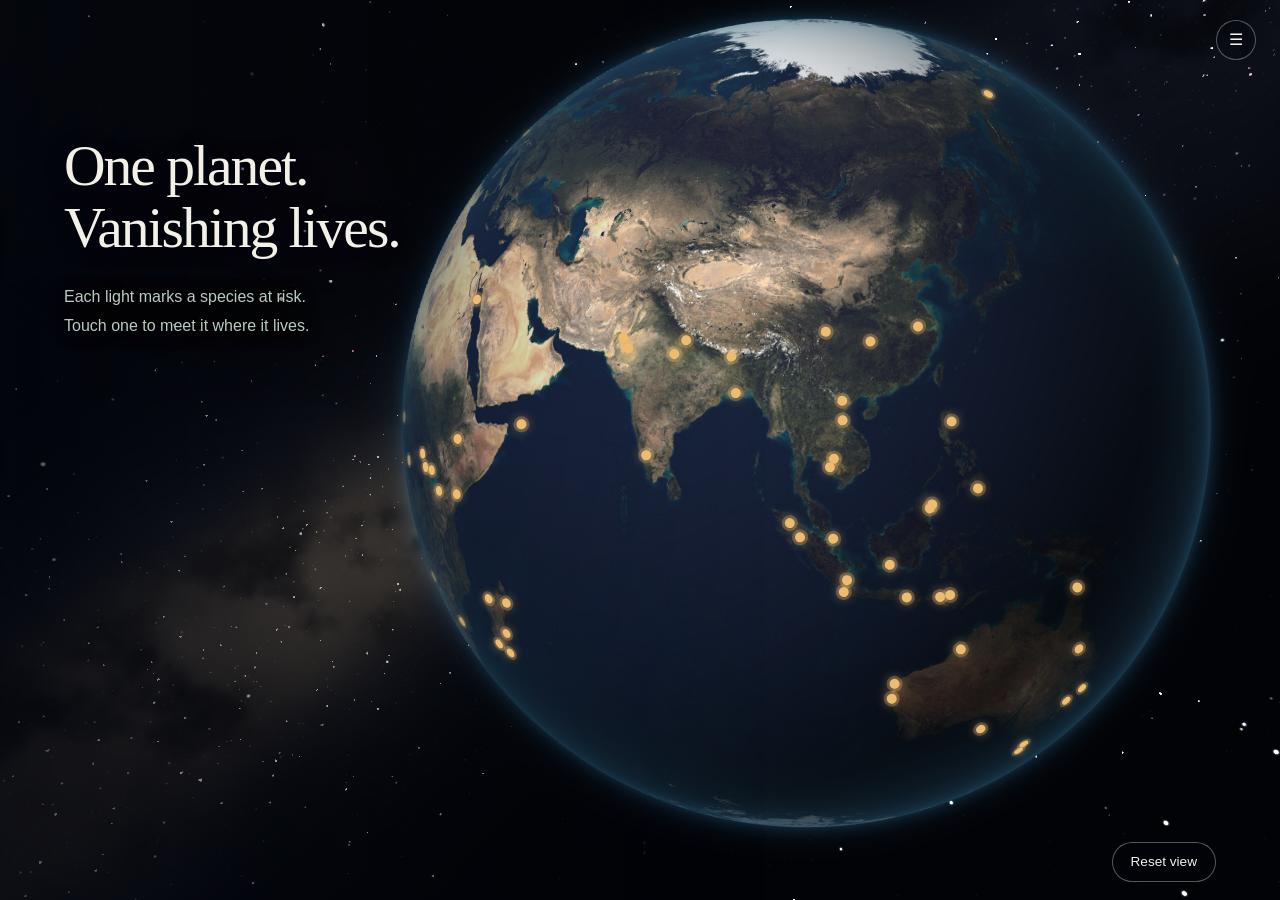
==== commit 0191fd32: "Complete animal population profiles" ====
--- a/index.html
+++ b/index.html
@@ -44,8 +44,8 @@
     <script src="earth-dive.js?v=20261109"></script>
     <script src="habitat-flight.js?v=20261109c"></script>
     <script src="animal-images.js?v=20261109"></script>
-    <script src="animal-data.js?v=20261109"></script>
-    <script src="animal-detail.js?v=20261109b"></script>
+    <script src="animal-data.js?v=20261110"></script>
+    <script src="animal-detail.js?v=20261110"></script>
     <script src="animal-list.js?v=20261109"></script>
     <script src="about-view.js?v=20261105"></script>
 </body>
--- a/earth.css
+++ b/earth.css
@@ -172,12 +172,12 @@
 .habitat-view__image { position: absolute; inset: 0; background: center / cover no-repeat; will-change: transform; }
 .habitat-view__loss { position: absolute; inset: 0; width: 100%; height: 100%; display: none; }
 .habitat-view__loss.is-on { display: block; }
-.habitat-loss__actions { display: flex; flex-wrap: wrap; gap: 8px; margin-top: 12px; }
-.habitat-loss__actions button { min-height: 44px; padding: 8px 14px; background: #183a2e; color: #f2f0e7; border: 1px solid #7b9383; border-radius: 4px; cursor: pointer; font: inherit; font-size: .8rem; }
-.habitat-loss__actions button:hover { background: #315f45; }
-.habitat-loss__actions button:focus-visible { outline: 3px solid #edbc70; outline-offset: 3px; }
-.habitat-loss__actions button:disabled { opacity: .5; cursor: wait; }
+.loss-retry { min-height: 44px; margin-top: 12px; padding: 8px 14px; color: #f2f0e7; background: #183a2e; border: 1px solid #7b9383; border-radius: 4px; cursor: pointer; font: inherit; font-size: .8rem; }
+.loss-retry:hover { background: #315f45; }
+.loss-retry:focus-visible { outline: 3px solid #edbc70; outline-offset: 3px; }
+.loss-retry[hidden] { display: none; }
 .habitat-loss__context, .habitat-loss__status { color: #c7d4cc; font-size: .75rem; line-height: 1.5; margin: 10px 0 0; max-width: 65ch; }
+.habitat-loss__impact { margin: 14px 0 0; padding-top: 13px; color: #d8e2da; font-size: .8rem; line-height: 1.55; border-top: 1px solid rgba(242,240,231,.18); }
 .habitat-loss__status:empty { display: none; }
 .habitat-loss__range { min-height: 36px; }
 .habitat-view::after { content: ""; position: absolute; inset: 0; pointer-events: none; background: radial-gradient(ellipse at 50% 55%, transparent 60%, rgba(0,0,0,.28)); }
